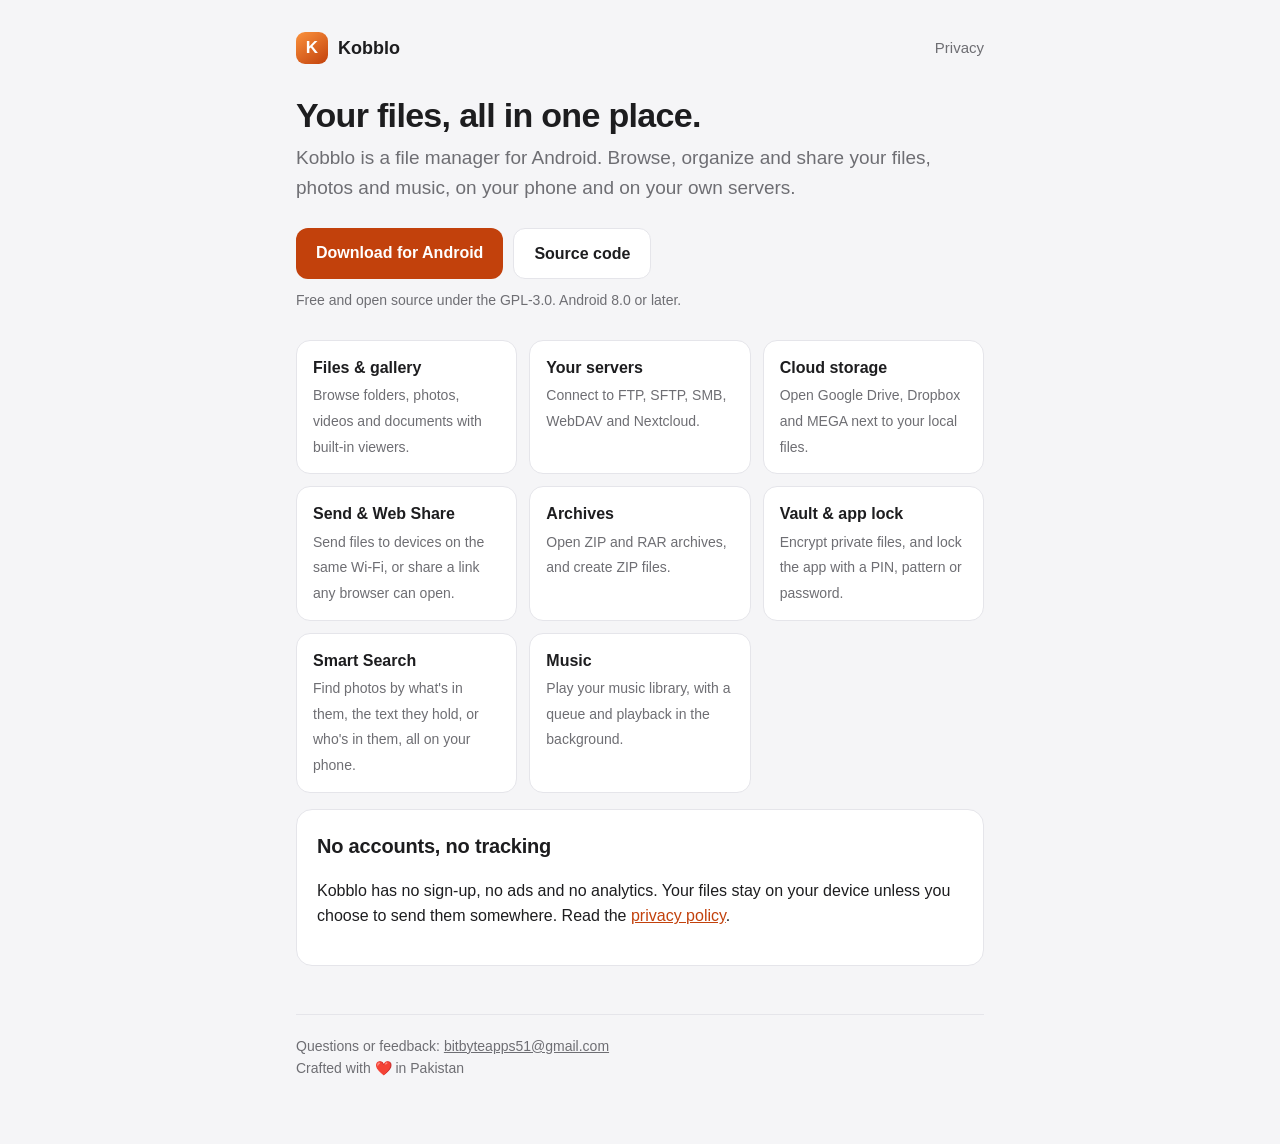
==== index.html @ 42e16e0b "Kobblo website and privacy policy" ====
<!doctype html>
<html lang="en">
<head>
  <meta charset="utf-8">
  <meta name="viewport" content="width=device-width, initial-scale=1">
  <title>Kobblo</title>
  <meta http-equiv="refresh" content="0; url=kobblo/">
  <link rel="canonical" href="https://jkmulti.github.io/kobblo/">
</head>
<body>
  <p><a href="kobblo/">Go to Kobblo</a></p>
</body>
</html>
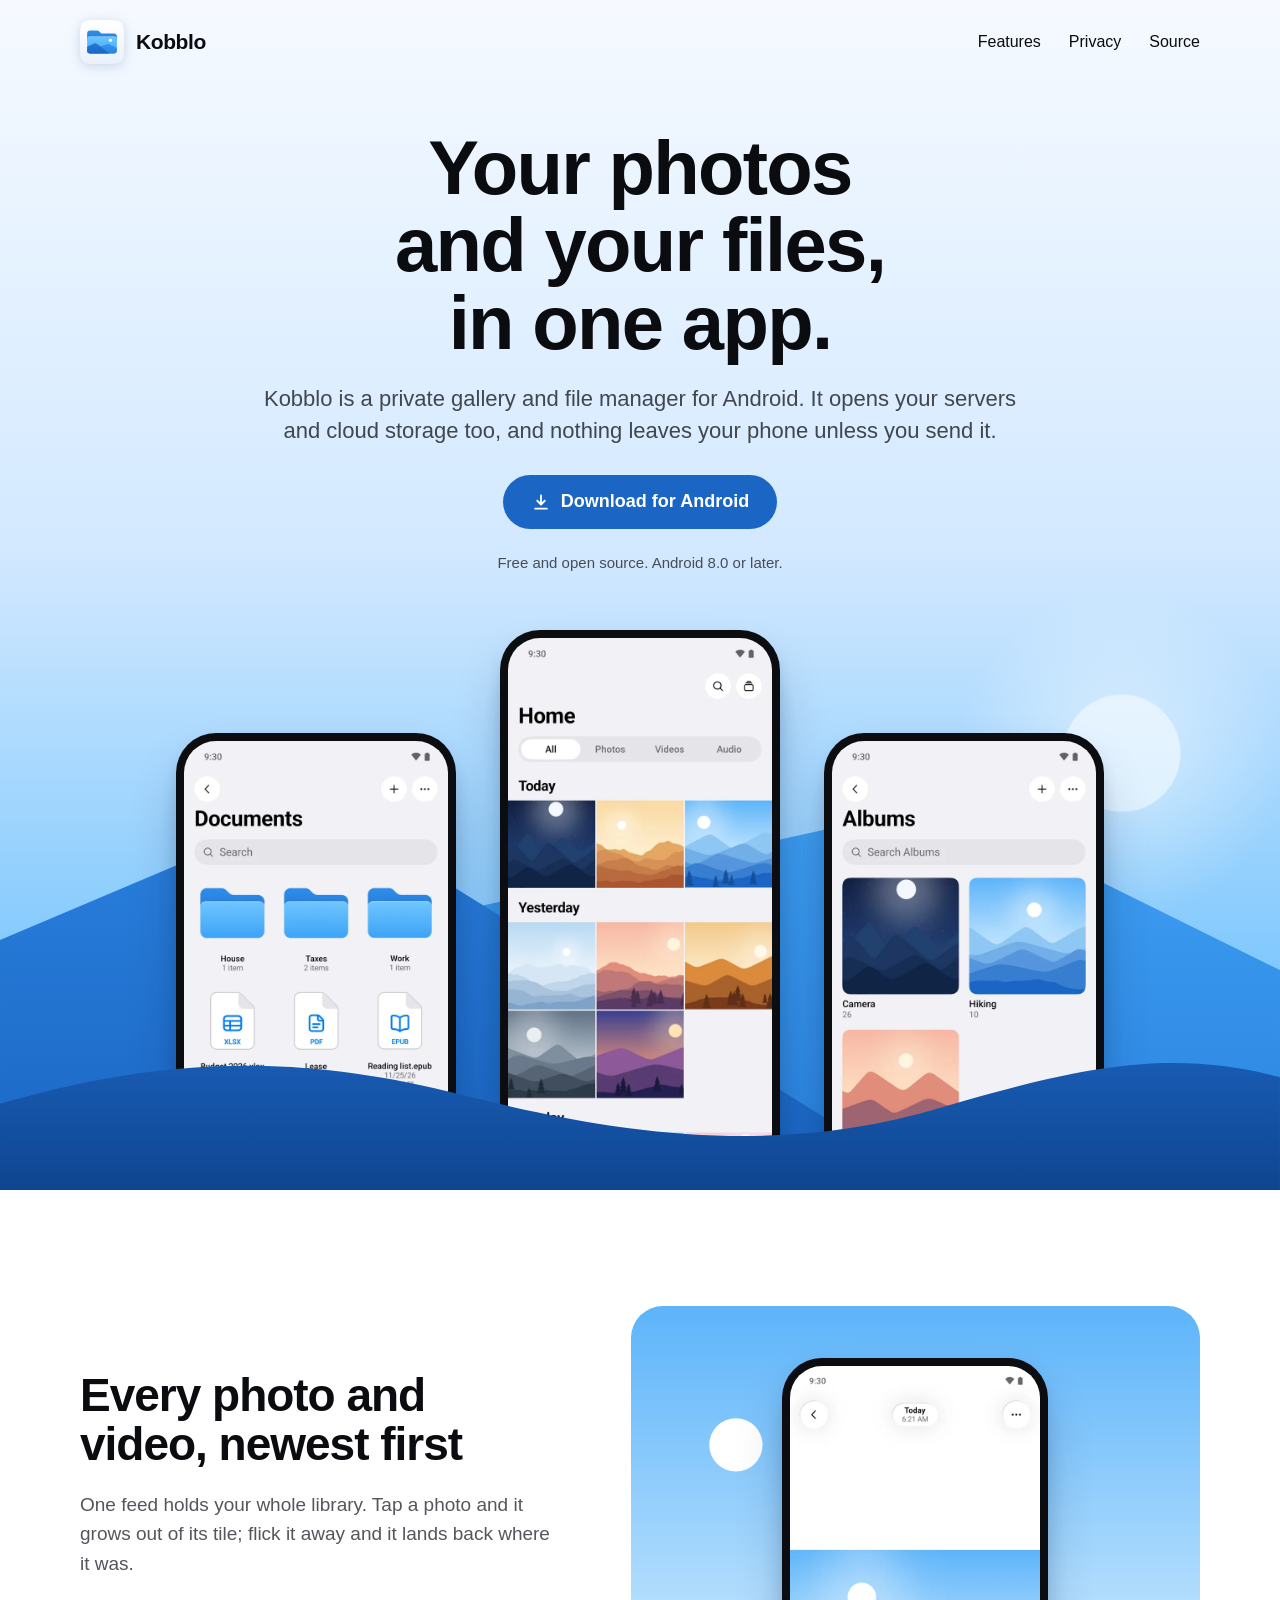
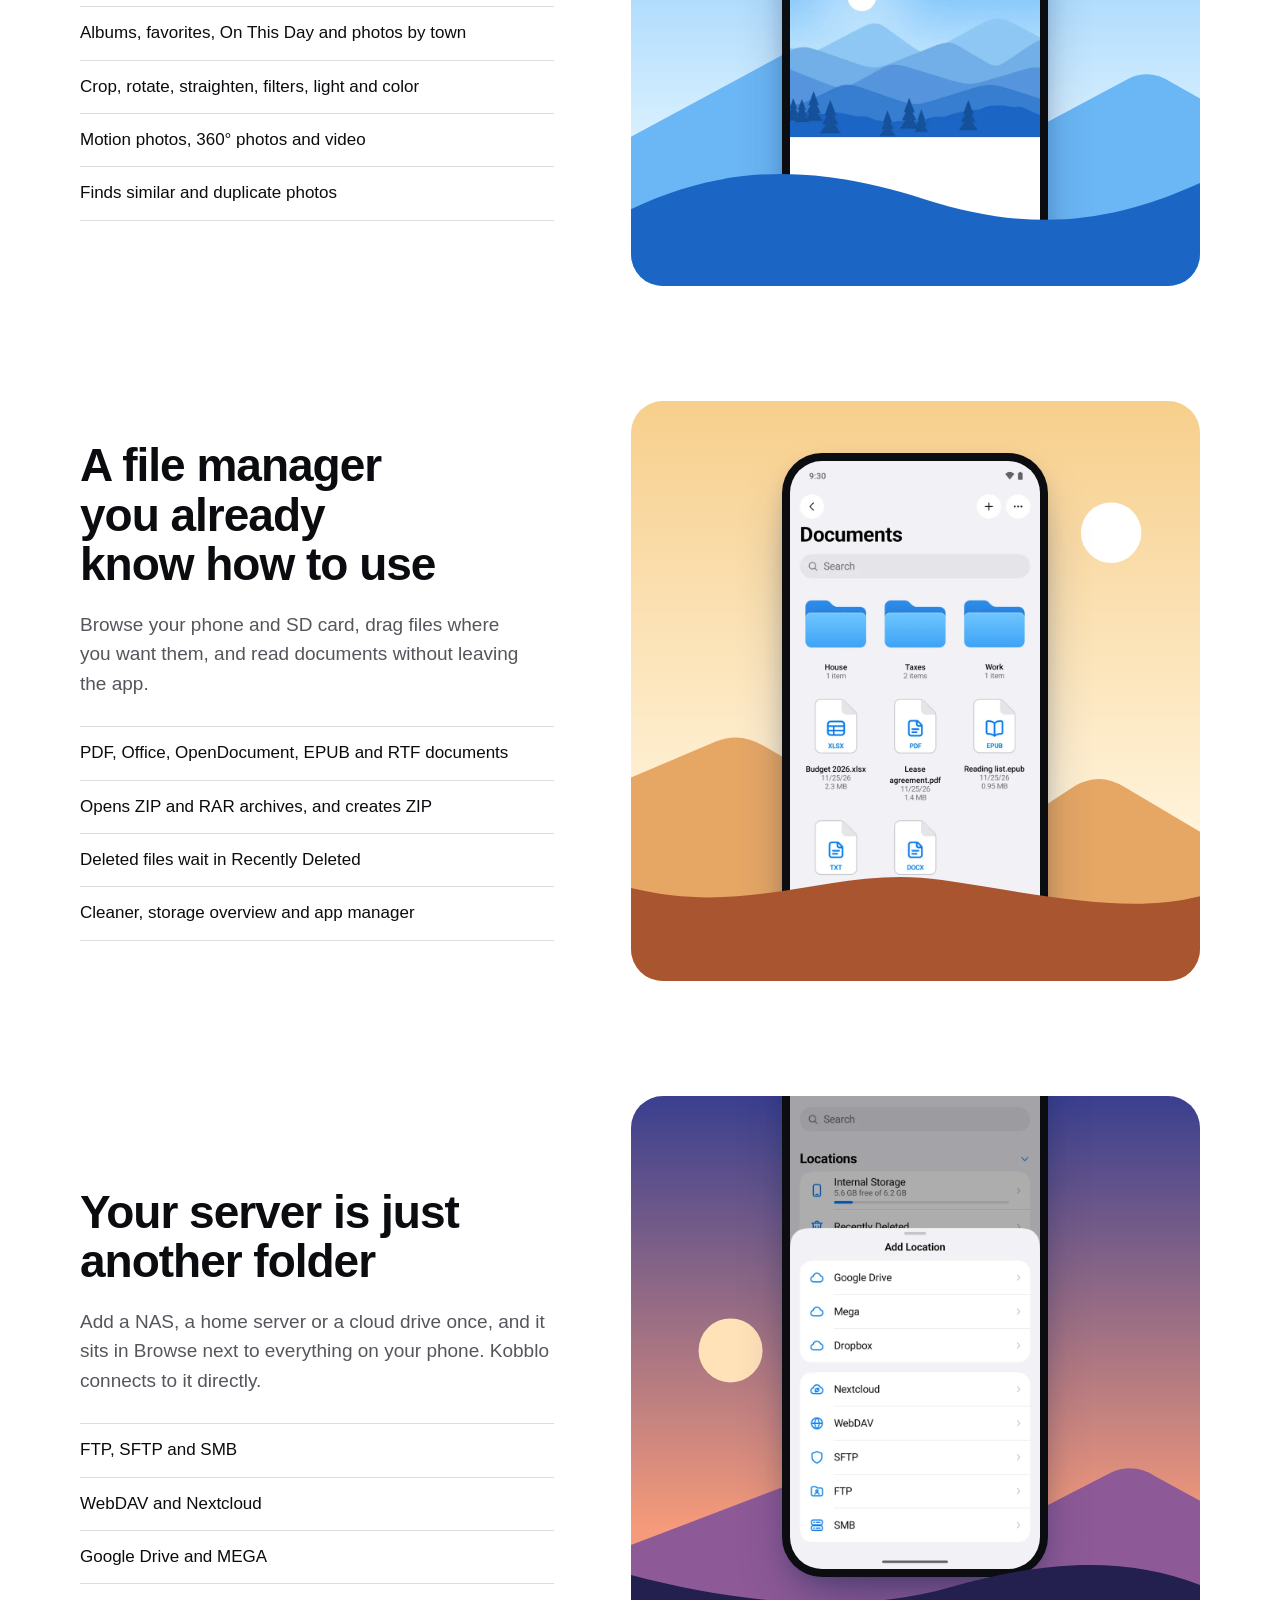
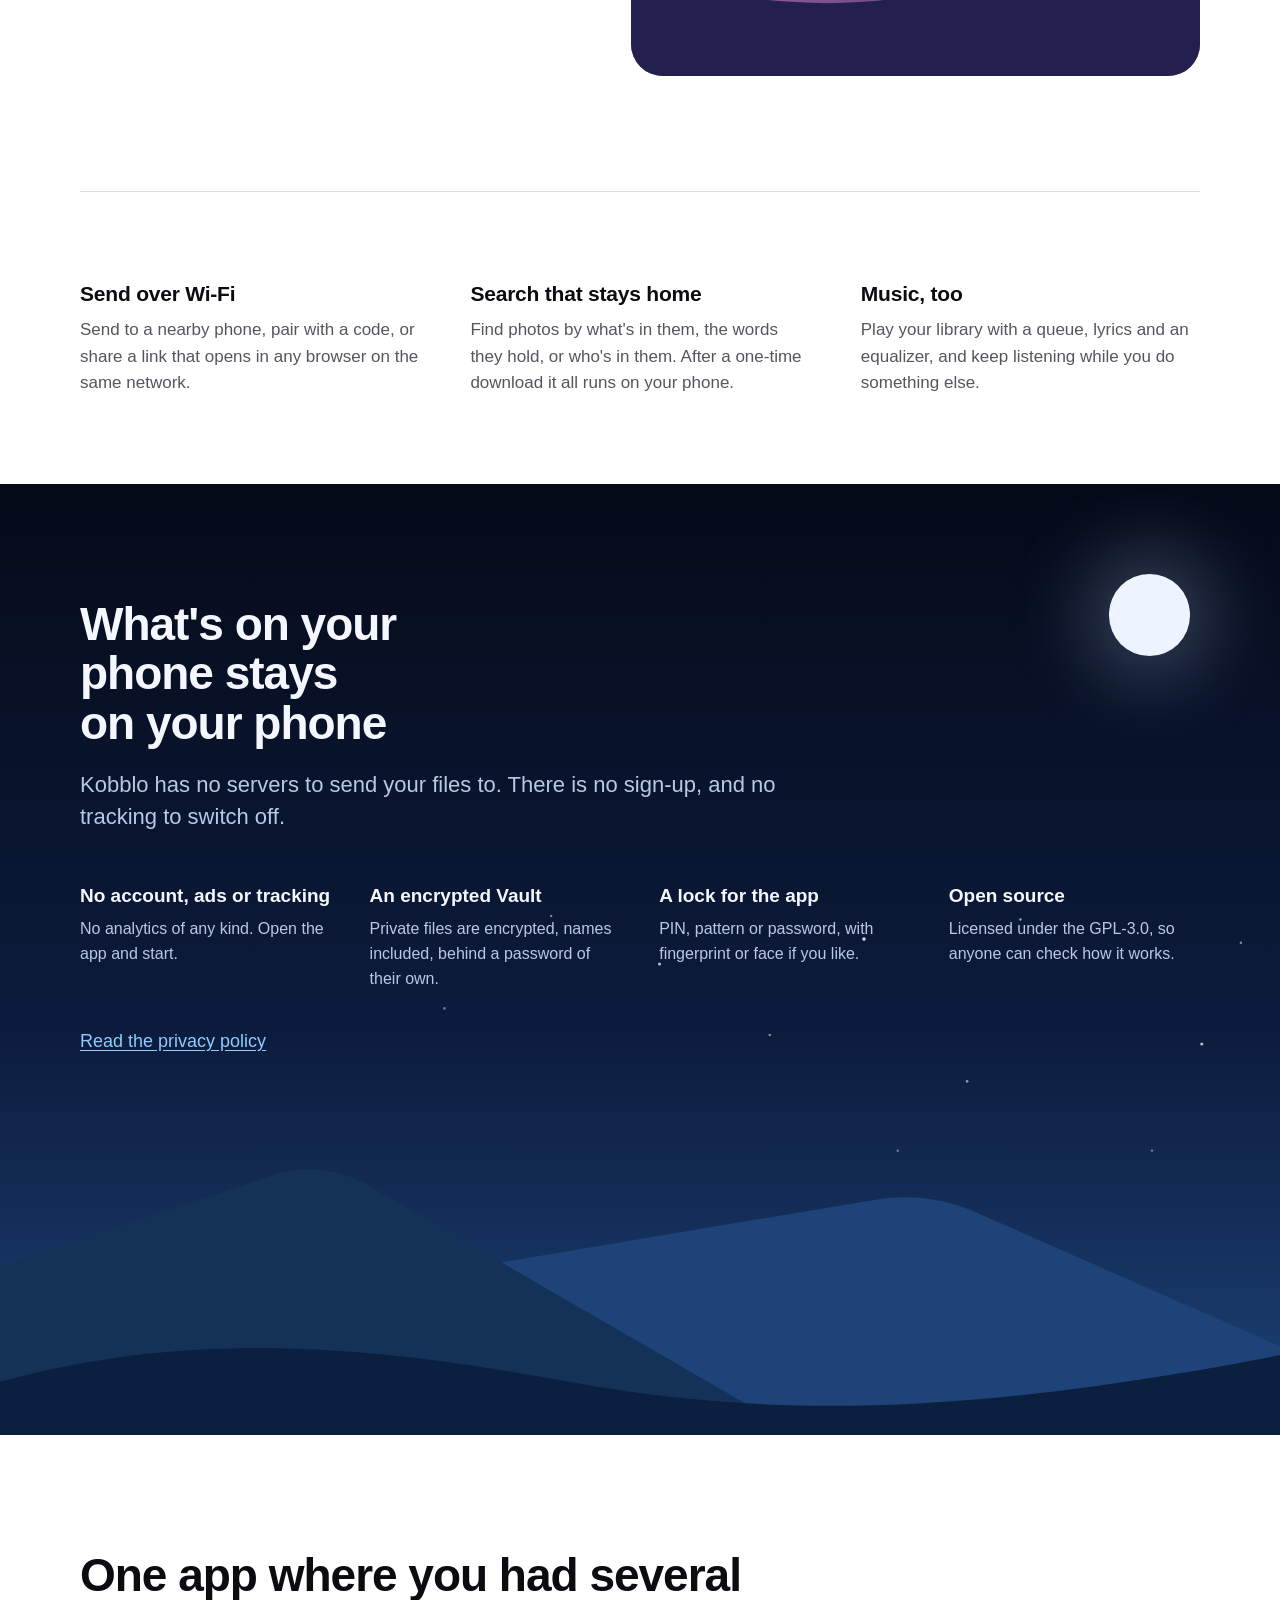
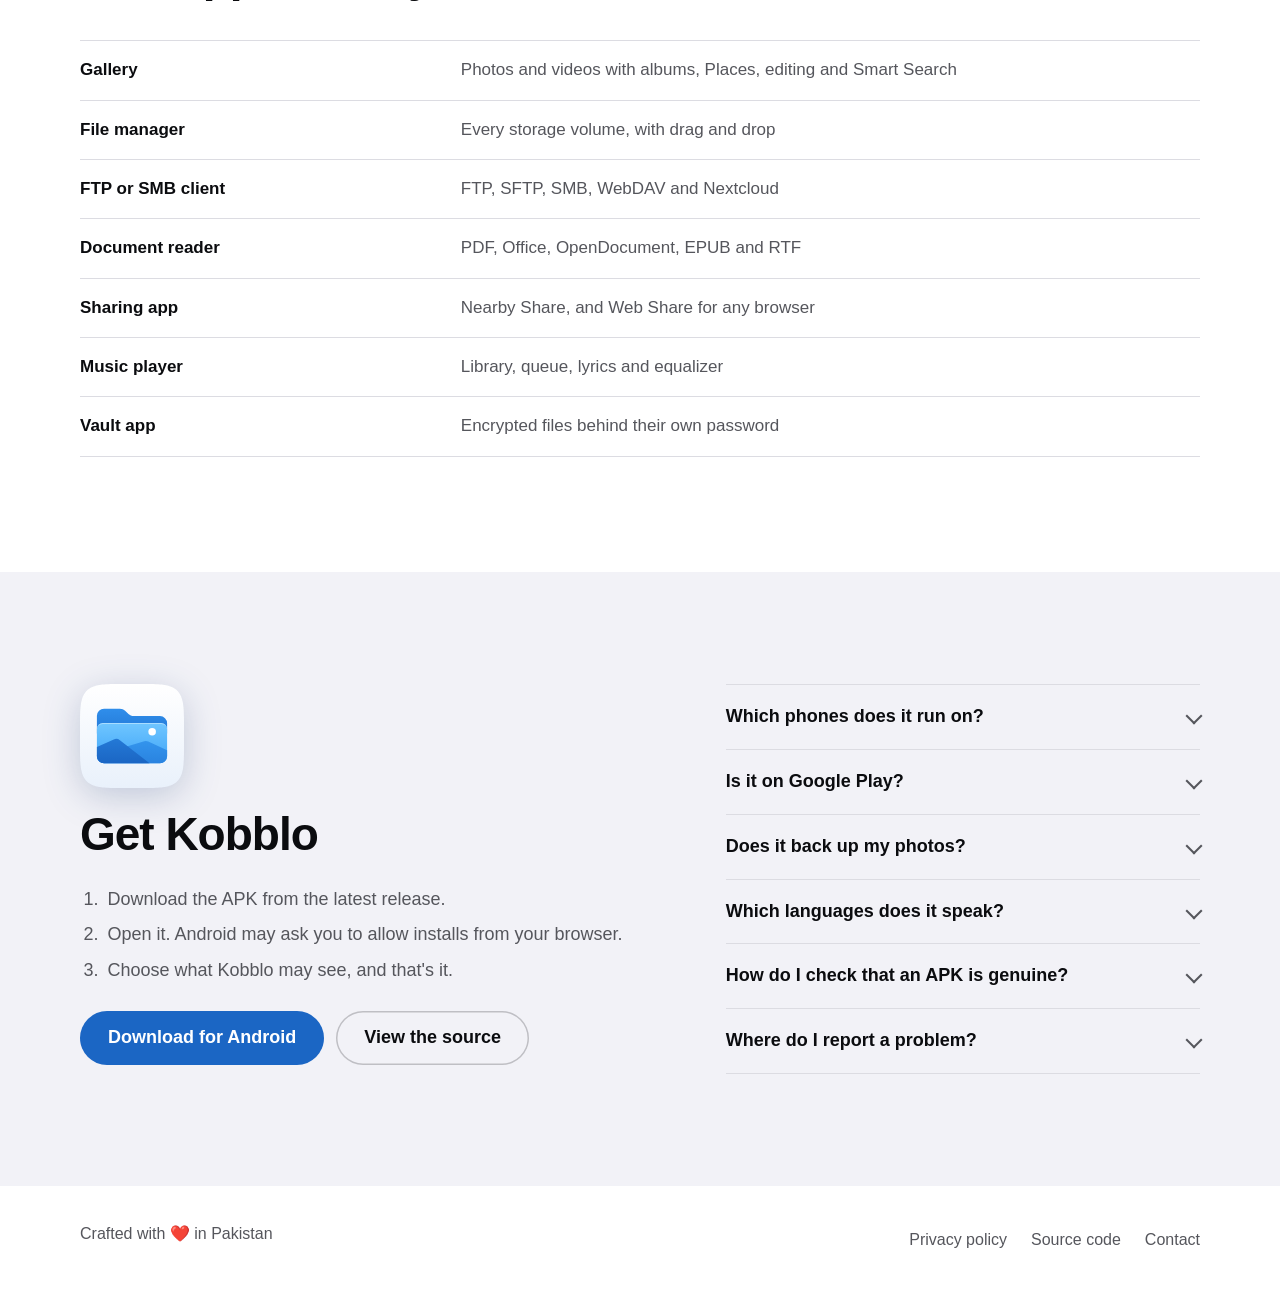
==== commit 59d20a6d: "New design with the app's icon" ====
--- a/index.html
+++ b/index.html
@@ -5,6 +5,7 @@
   <meta name="viewport" content="width=device-width, initial-scale=1">
   <title>Kobblo</title>
   <meta http-equiv="refresh" content="0; url=kobblo/">
+  <link rel="icon" href="kobblo/img/icon.svg" type="image/svg+xml">
   <link rel="canonical" href="https://jkmulti.github.io/kobblo/">
 </head>
 <body>
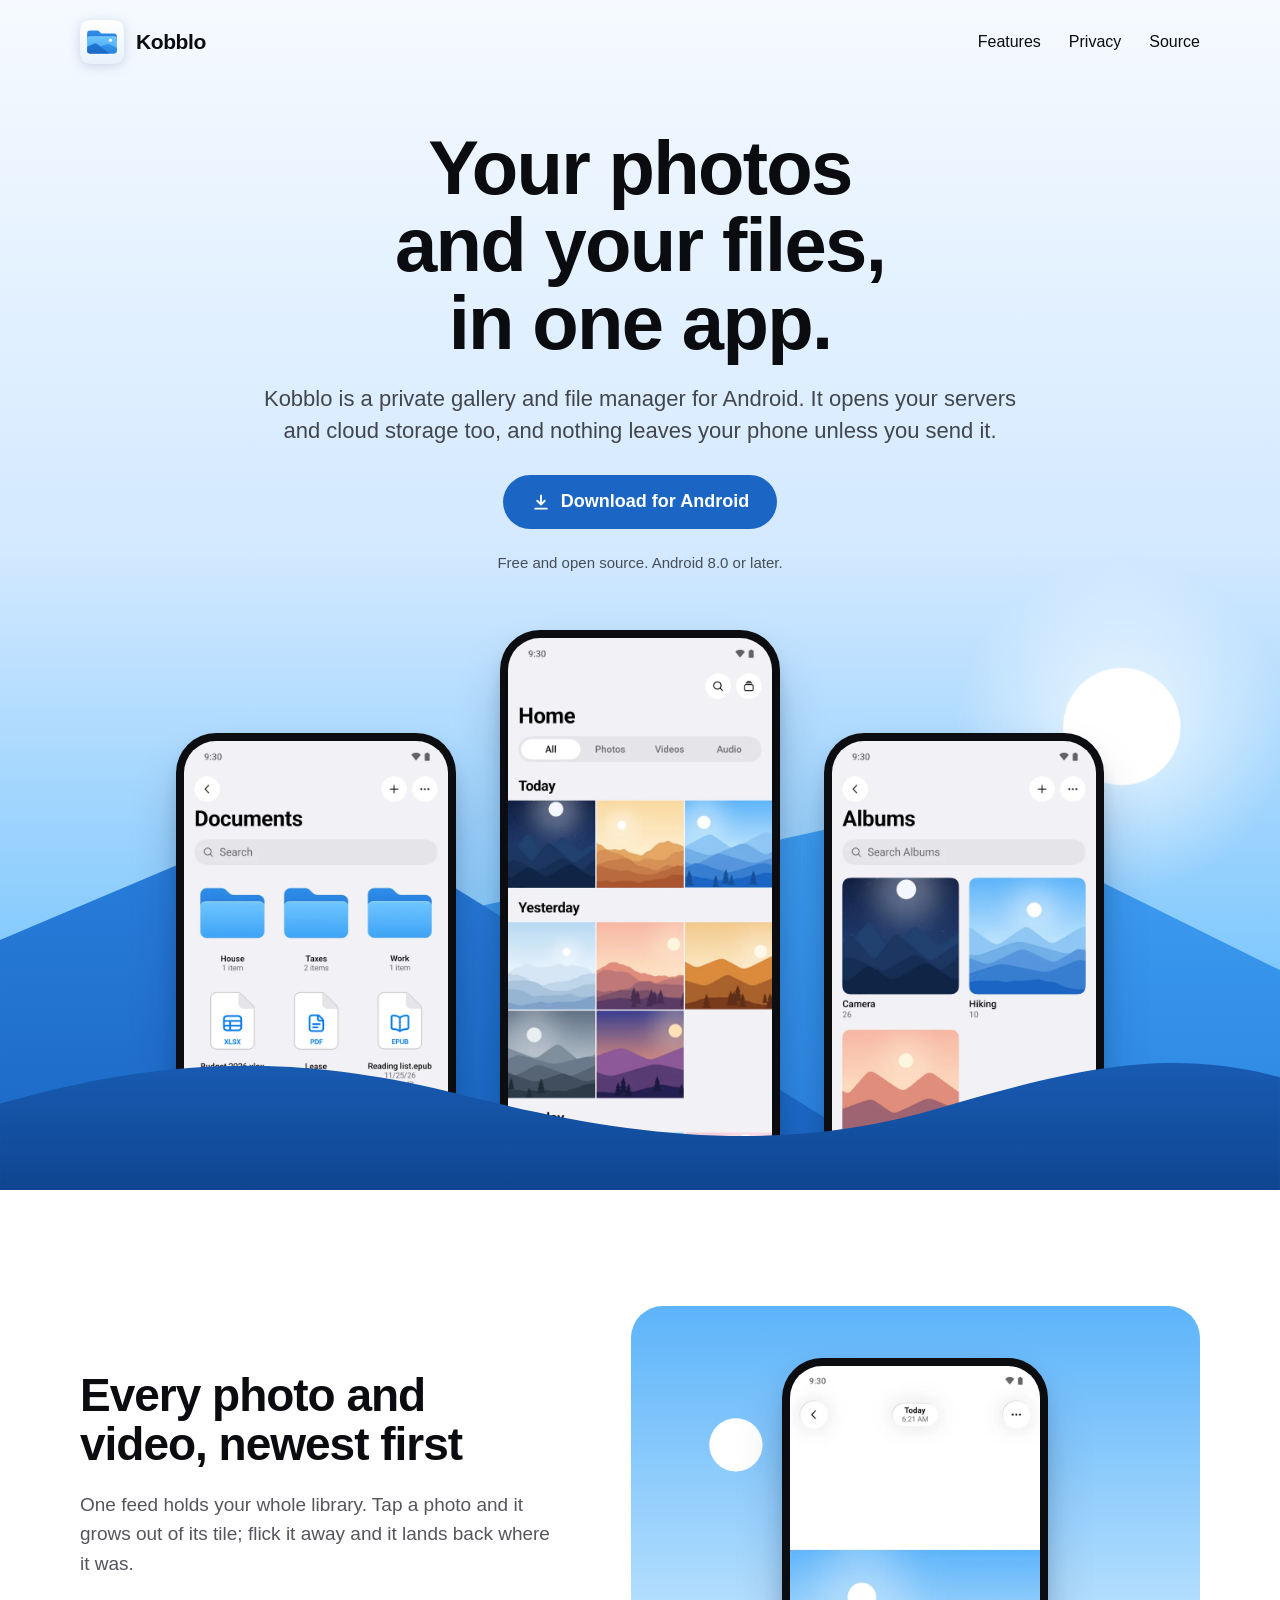
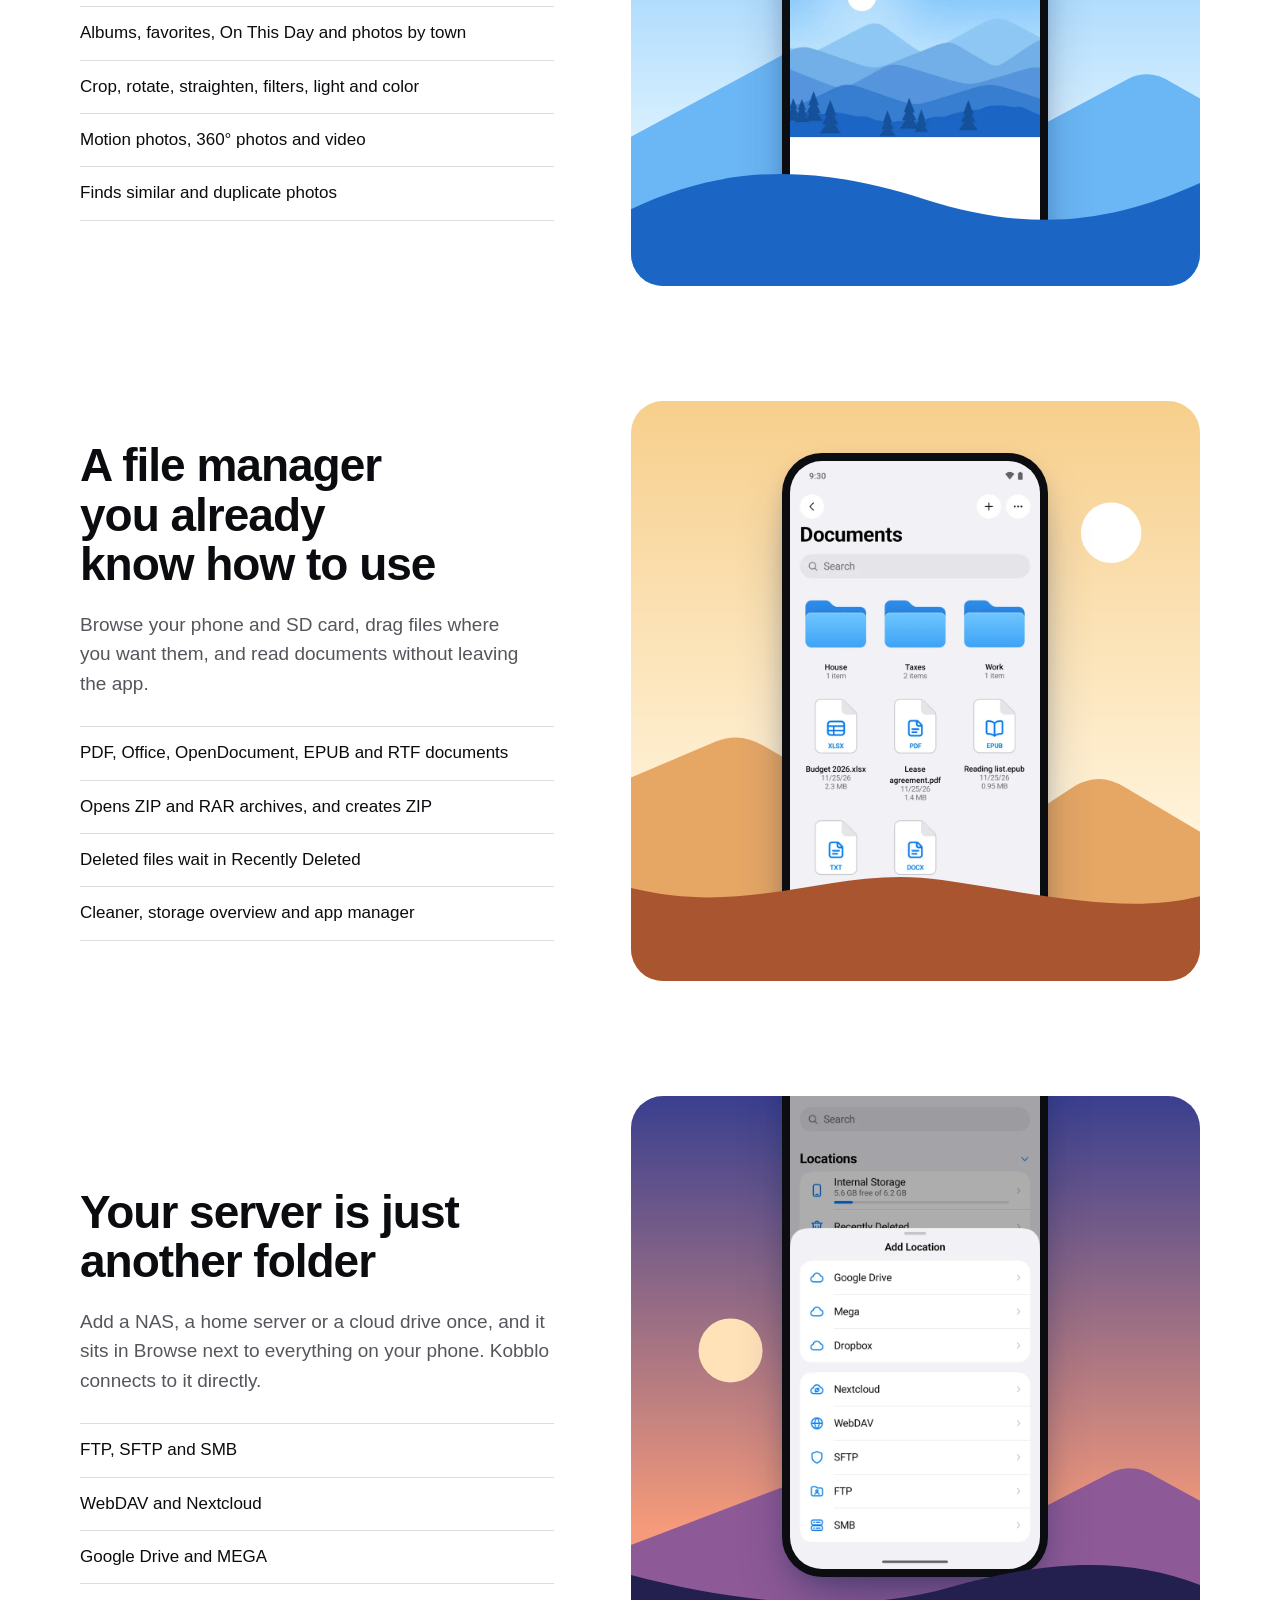
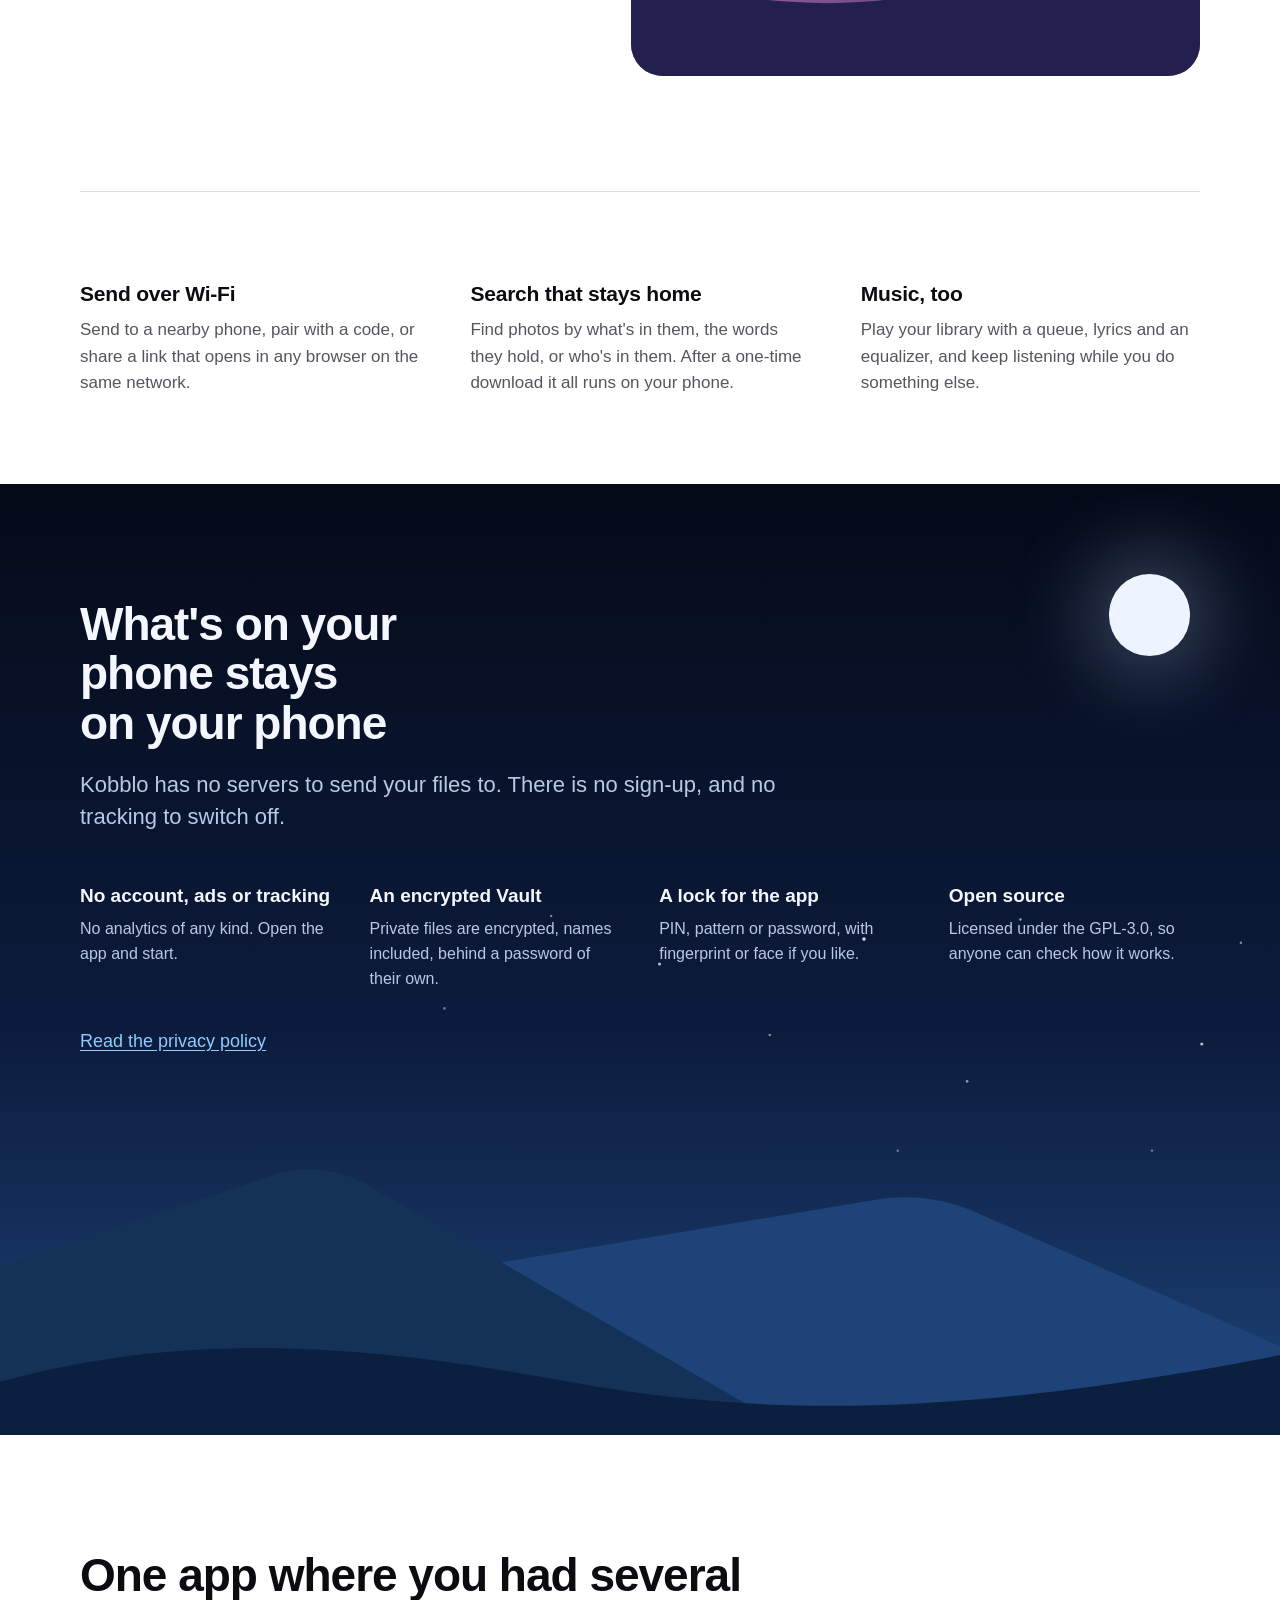
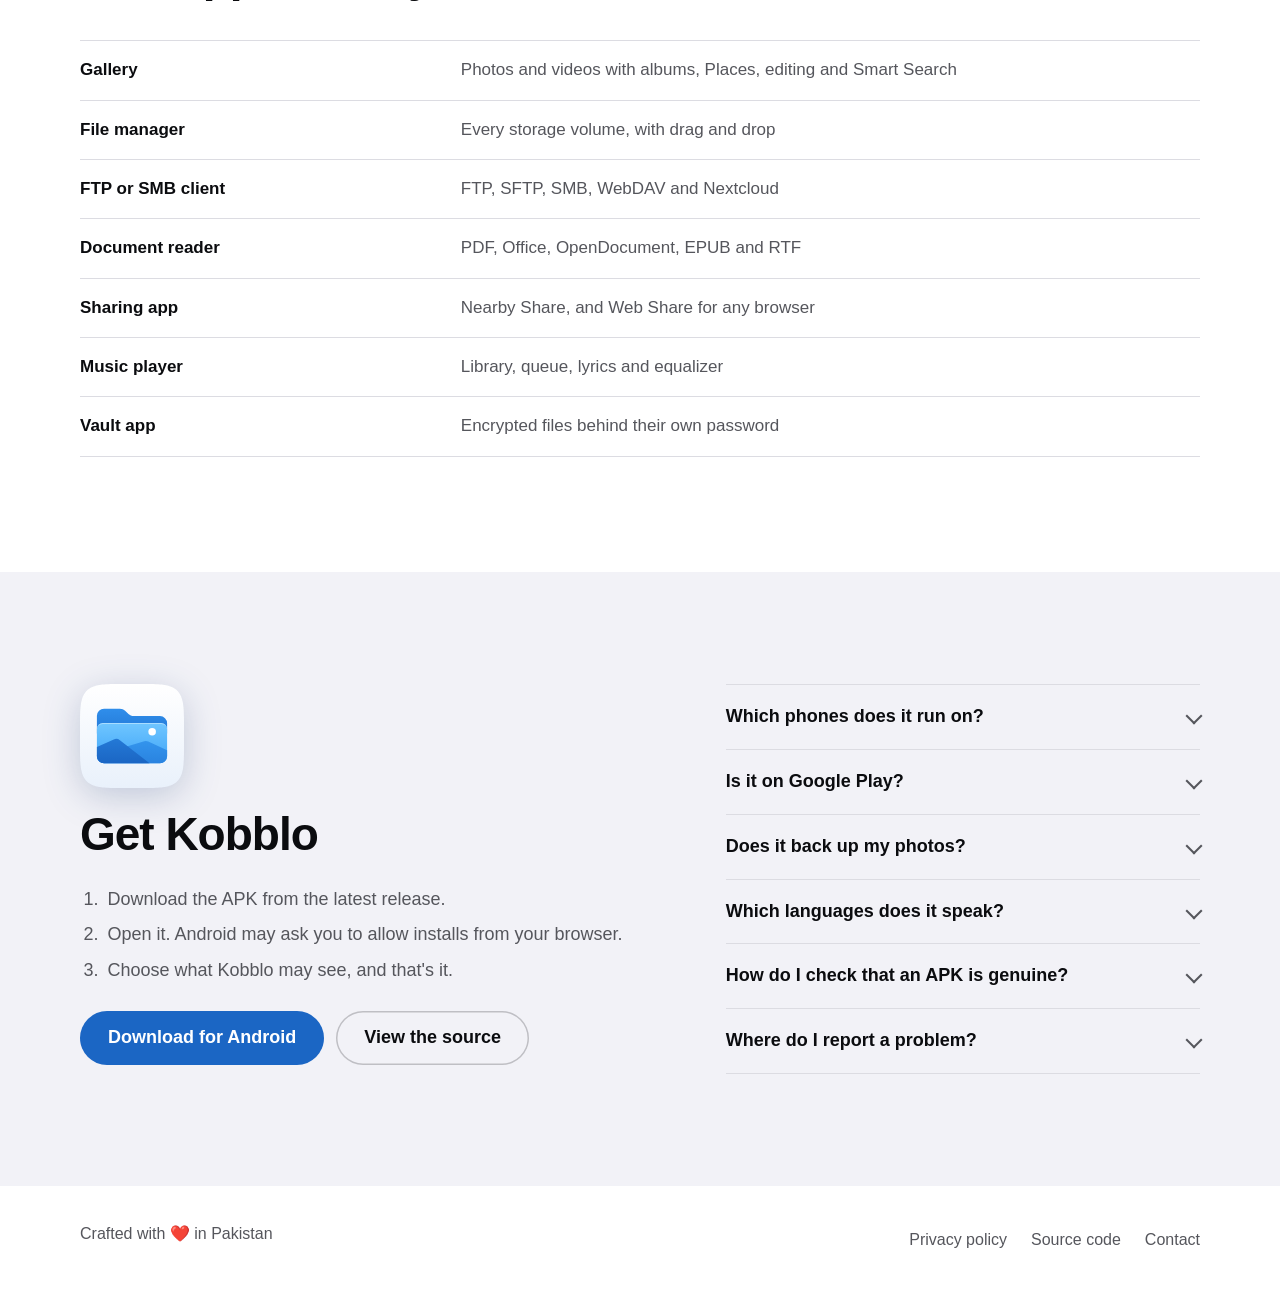
==== commit 7c6f58c0: "Serve the site from the repository root" ====
--- a/index.html
+++ b/index.html
@@ -3,12 +3,242 @@
 <head>
   <meta charset="utf-8">
   <meta name="viewport" content="width=device-width, initial-scale=1">
-  <title>Kobblo</title>
-  <meta http-equiv="refresh" content="0; url=kobblo/">
-  <link rel="icon" href="kobblo/img/icon.svg" type="image/svg+xml">
-  <link rel="canonical" href="https://jkmulti.github.io/kobblo/">
+  <title>Kobblo – Gallery and File Manager for Android</title>
+  <meta name="description" content="Kobblo is a private gallery and file manager for Android. Photos, files, servers and cloud storage in one app, with no account, no ads and no tracking.">
+  <link rel="canonical" href="https://jkmulti.github.io/kobblo-web/">
+  <link rel="icon" href="img/icon.svg" type="image/svg+xml">
+  <link rel="icon" href="img/favicon.png" type="image/png" sizes="64x64">
+  <link rel="apple-touch-icon" href="img/apple-touch-icon.png">
+  <meta name="theme-color" content="#f6faff" media="(prefers-color-scheme: light)">
+  <meta name="theme-color" content="#050a18" media="(prefers-color-scheme: dark)">
+  <meta property="og:type" content="website">
+  <meta property="og:title" content="Kobblo – Gallery and File Manager for Android">
+  <meta property="og:description" content="Your photos and your files, in one private app.">
+  <meta property="og:url" content="https://jkmulti.github.io/kobblo-web/">
+  <meta property="og:image" content="https://jkmulti.github.io/kobblo-web/img/share.png">
+  <meta name="twitter:card" content="summary_large_image">
+  <link rel="stylesheet" href="style.css">
 </head>
 <body>
-  <p><a href="kobblo/">Go to Kobblo</a></p>
+  <a class="skip" href="#main">Skip to content</a>
+
+  <section class="open">
+    <svg class="land back" viewBox="0 0 1440 760" aria-hidden="true">
+      <defs>
+        <linearGradient id="far" x2="0" y2="1"><stop stop-color="var(--far-top)"/><stop offset="1" stop-color="var(--far-low)"/></linearGradient>
+        <linearGradient id="near" x2="0" y2="1"><stop stop-color="var(--near-top)"/><stop offset="1" stop-color="var(--near-low)"/></linearGradient>
+        <radialGradient id="glow"><stop stop-color="var(--sun)" stop-opacity=".75"/><stop offset="1" stop-color="var(--sun)" stop-opacity="0"/></radialGradient>
+      </defs>
+      <g class="sun"><circle cx="1262" cy="238" r="190" fill="url(#glow)"/><circle cx="1262" cy="238" r="66" fill="var(--sun)"/></g>
+      <path fill="url(#far)" d="M0 560 L1000 338 Q1060 324 1116 352 L1440 512 V760 H0Z"/>
+      <path fill="url(#near)" d="M0 478 L298 352 Q360 326 416 360 L1060 760 H0Z"/>
+    </svg>
+
+    <div class="wrap">
+      <header class="site-head" style="position:relative;z-index:3">
+        <a class="brand" href="./"><img src="img/icon.svg" width="44" height="44" alt="">Kobblo</a>
+        <nav aria-label="Main">
+          <a class="wide" href="#features">Features</a>
+          <a href="privacy/">Privacy</a>
+          <a href="https://github.com/JkMulti/Kobblo">Source</a>
+        </nav>
+      </header>
+
+      <div class="copy">
+        <h1>Your photos and your files, in one app.</h1>
+        <p class="lead">Kobblo is a private gallery and file manager for Android. It opens your servers and cloud storage too, and nothing leaves your phone unless you send it.</p>
+        <p class="actions">
+          <a class="button" href="https://github.com/JkMulti/Kobblo/releases/latest">
+            <svg viewBox="0 0 24 24" fill="none" stroke="currentColor" stroke-width="2.2" stroke-linecap="round" stroke-linejoin="round" aria-hidden="true"><path d="M12 4v11M7.5 10.5 12 15l4.5-4.5M5 20h14"/></svg>
+            Download for Android
+          </a>
+        </p>
+        <p class="note">Free and open source. Android 8.0 or later.</p>
+      </div>
+    </div>
+
+    <div class="phones">
+      <div class="phone"><picture><source srcset="img/documents-dark.webp" media="(prefers-color-scheme: dark)"><img src="img/documents.webp" width="630" height="1400" alt="A folder in Kobblo, with three blue folders and five documents"></picture></div>
+      <div class="phone"><picture><source srcset="img/home-dark.webp" media="(prefers-color-scheme: dark)"><img src="img/home.webp" width="630" height="1400" alt="Kobblo's Home tab, with photos grouped under Today, Yesterday and Sunday"></picture></div>
+      <div class="phone"><picture><source srcset="img/albums-dark.webp" media="(prefers-color-scheme: dark)"><img src="img/albums.webp" width="630" height="1400" alt="Albums in Kobblo: Camera, Hiking and Lake weekend"></picture></div>
+    </div>
+
+    <svg class="land front" viewBox="0 0 1440 190" aria-hidden="true">
+      <defs><linearGradient id="fore" x2="0" y2="1"><stop stop-color="var(--fore-top)"/><stop offset="1" stop-color="var(--fore-low)"/></linearGradient></defs>
+      <path fill="url(#fore)" d="M0 92 C180 40 330 34 520 82 S880 150 1060 96 1330 34 1440 62 V190 H0Z"/>
+    </svg>
+  </section>
+
+  <main id="main">
+    <div id="features" class="wrap">
+      <section class="chapter">
+        <div class="split">
+          <div class="text">
+            <h2>Every photo and video, newest first</h2>
+            <p>One feed holds your whole library. Tap a photo and it grows out of its tile; flick it away and it lands back where it was.</p>
+            <ul class="facts">
+              <li>Albums, favorites, On This Day and photos by town</li>
+              <li>Crop, rotate, straighten, filters, light and color</li>
+              <li>Motion photos, 360° photos and video</li>
+              <li>Finds similar and duplicate photos</li>
+            </ul>
+          </div>
+          <div class="stage noon">
+            <svg class="sun-dot" viewBox="0 0 640 580" aria-hidden="true"><circle cx="118" cy="120" r="30" fill="#fff"/></svg>
+            <svg class="ridge" viewBox="0 0 640 300" preserveAspectRatio="none" aria-hidden="true"><path fill="#6bb6f5" d="M0 150 L176 66 Q210 52 244 70 L420 158 L560 92 Q584 82 608 96 L640 112 V300 H0Z"/></svg>
+            <div class="phone"><picture><source srcset="img/viewer-dark.webp" media="(prefers-color-scheme: dark)"><img loading="lazy" src="img/viewer.webp" width="630" height="1400" alt="A photo open in Kobblo, with a strip of the other photos below it"></picture></div>
+            <svg class="ridge fore" viewBox="0 0 640 300" preserveAspectRatio="none" aria-hidden="true"><path fill="#1b66c4" d="M0 222 C110 176 210 178 330 212 S540 236 640 196 V300 H0Z"/></svg>
+          </div>
+        </div>
+      </section>
+
+      <section class="chapter">
+        <div class="split">
+          <div class="text">
+            <h2>A file manager you already know how to use</h2>
+            <p>Browse your phone and SD card, drag files where you want them, and read documents without leaving the app.</p>
+            <ul class="facts">
+              <li>PDF, Office, OpenDocument, EPUB and RTF documents</li>
+              <li>Opens ZIP and RAR archives, and creates ZIP</li>
+              <li>Deleted files wait in Recently Deleted</li>
+              <li>Cleaner, storage overview and app manager</li>
+            </ul>
+          </div>
+          <div class="stage gold">
+            <svg class="sun-dot" viewBox="0 0 640 580" aria-hidden="true"><circle cx="540" cy="112" r="34" fill="#fff"/></svg>
+            <svg class="ridge" viewBox="0 0 640 300" preserveAspectRatio="none" aria-hidden="true"><path fill="#e6a765" d="M0 96 L96 60 Q124 50 152 66 L372 178 L500 104 Q528 90 556 106 L640 150 V300 H0Z"/></svg>
+            <div class="phone"><picture><source srcset="img/documents-dark.webp" media="(prefers-color-scheme: dark)"><img loading="lazy" src="img/documents.webp" width="630" height="1400" alt="The Documents folder in Kobblo"></picture></div>
+            <svg class="ridge fore" viewBox="0 0 640 300" preserveAspectRatio="none" aria-hidden="true"><path fill="#a9552f" d="M0 206 C140 236 230 182 350 198 S560 232 640 214 V300 H0Z"/></svg>
+          </div>
+        </div>
+      </section>
+
+      <section class="chapter">
+        <div class="split">
+          <div class="text">
+            <h2>Your server is just another folder</h2>
+            <p>Add a NAS, a home server or a cloud drive once, and it sits in Browse next to everything on your phone. Kobblo connects to it directly.</p>
+            <ul class="facts">
+              <li>FTP, SFTP and SMB</li>
+              <li>WebDAV and Nextcloud</li>
+              <li>Google Drive and MEGA</li>
+            </ul>
+          </div>
+          <div class="stage dusk">
+            <svg class="sun-dot" viewBox="0 0 640 580" aria-hidden="true"><circle cx="112" cy="250" r="36" fill="#ffe2b8"/></svg>
+            <svg class="ridge" viewBox="0 0 640 300" preserveAspectRatio="none" aria-hidden="true"><path fill="#8d5a97" d="M0 168 L250 84 Q290 70 328 92 L430 146 L540 96 Q566 86 590 100 L640 124 V300 H0Z"/></svg>
+            <div class="phone"><picture><source srcset="img/locations-dark.webp" media="(prefers-color-scheme: dark)"><img loading="lazy" src="img/locations.webp" width="630" height="1400" alt="The Add Location sheet, listing cloud storage and server types"></picture></div>
+            <svg class="ridge fore" viewBox="0 0 640 300" preserveAspectRatio="none" aria-hidden="true"><path fill="#231f4f" d="M0 198 C120 226 250 238 360 210 S560 180 640 208 V300 H0Z"/></svg>
+          </div>
+        </div>
+      </section>
+
+      <section class="more columns" aria-label="More in Kobblo">
+        <div>
+          <h3>Send over Wi-Fi</h3>
+          <p>Send to a nearby phone, pair with a code, or share a link that opens in any browser on the same network.</p>
+        </div>
+        <div>
+          <h3>Search that stays home</h3>
+          <p>Find photos by what's in them, the words they hold, or who's in them. After a one-time download it all runs on your phone.</p>
+        </div>
+        <div>
+          <h3>Music, too</h3>
+          <p>Play your library with a queue, lyrics and an equalizer, and keep listening while you do something else.</p>
+        </div>
+      </section>
+    </div>
+
+    <section class="night" aria-labelledby="private">
+      <i class="moon" aria-hidden="true"></i>
+      <svg class="sky" viewBox="0 0 1440 620" aria-hidden="true">
+        <g fill="#fff">
+          <circle cx="742" cy="90" r="1.8" opacity=".7"/><circle cx="866" cy="170" r="1.4" opacity=".5"/><circle cx="972" cy="62" r="2" opacity=".8"/><circle cx="1088" cy="222" r="1.5" opacity=".55"/><circle cx="1148" cy="40" r="1.4" opacity=".6"/><circle cx="1352" cy="180" r="1.8" opacity=".7"/><circle cx="1396" cy="66" r="1.4" opacity=".5"/><circle cx="620" cy="36" r="1.4" opacity=".45"/><circle cx="500" cy="140" r="1.5" opacity=".4"/><circle cx="1010" cy="300" r="1.4" opacity=".4"/><circle cx="1296" cy="300" r="1.3" opacity=".45"/>
+        </g>
+        <path fill="#1d4379" d="M0 520 L980 356 Q1044 344 1104 372 L1440 520 V620 H0Z"/>
+        <path fill="#143158" d="M0 430 L300 330 Q360 308 416 340 L900 620 H0Z"/>
+        <path fill="#0b1f3f" d="M0 560 C220 500 420 520 640 560 S1080 600 1440 530 V620 H0Z"/>
+      </svg>
+      <div class="wrap">
+        <h2 id="private">What's on your phone stays on your phone</h2>
+        <p class="lead">Kobblo has no servers to send your files to. There is no sign-up, and no tracking to switch off.</p>
+        <dl>
+          <div><dt>No account, ads or tracking</dt><dd>No analytics of any kind. Open the app and start.</dd></div>
+          <div><dt>An encrypted Vault</dt><dd>Private files are encrypted, names included, behind a password of their own.</dd></div>
+          <div><dt>A lock for the app</dt><dd>PIN, pattern or password, with fingerprint or face if you like.</dd></div>
+          <div><dt>Open source</dt><dd>Licensed under the GPL-3.0, so anyone can check how it works.</dd></div>
+        </dl>
+        <p class="policy"><a href="privacy/">Read the privacy policy</a></p>
+      </div>
+    </section>
+
+    <section class="chapter wrap">
+      <h2>One app where you had several</h2>
+      <table class="swap">
+        <tbody>
+          <tr><th scope="row">Gallery</th><td>Photos and videos with albums, Places, editing and Smart Search</td></tr>
+          <tr><th scope="row">File manager</th><td>Every storage volume, with drag and drop</td></tr>
+          <tr><th scope="row">FTP or SMB client</th><td>FTP, SFTP, SMB, WebDAV and Nextcloud</td></tr>
+          <tr><th scope="row">Document reader</th><td>PDF, Office, OpenDocument, EPUB and RTF</td></tr>
+          <tr><th scope="row">Sharing app</th><td>Nearby Share, and Web Share for any browser</td></tr>
+          <tr><th scope="row">Music player</th><td>Library, queue, lyrics and equalizer</td></tr>
+          <tr><th scope="row">Vault app</th><td>Encrypted files behind their own password</td></tr>
+        </tbody>
+      </table>
+    </section>
+
+    <section class="get" aria-labelledby="get">
+      <div class="wrap">
+        <div class="start">
+          <img src="img/icon.svg" width="104" height="104" alt="Kobblo's icon: a blue folder with hills and a sun">
+          <h2 id="get">Get Kobblo</h2>
+          <ol>
+            <li>Download the APK from the latest release.</li>
+            <li>Open it. Android may ask you to allow installs from your browser.</li>
+            <li>Choose what Kobblo may see, and that's it.</li>
+          </ol>
+          <p class="actions">
+            <a class="button" href="https://github.com/JkMulti/Kobblo/releases/latest">Download for Android</a>
+            <a class="button plain" href="https://github.com/JkMulti/Kobblo">View the source</a>
+          </p>
+        </div>
+        <div>
+          <details>
+            <summary>Which phones does it run on?</summary>
+            <p>Android 8.0 or later. Smart Search, text in photos and People need Android 11 or later.</p>
+          </details>
+          <details>
+            <summary>Is it on Google Play?</summary>
+            <p>Not at the moment. Every release is published on GitHub, with its checksum.</p>
+          </details>
+          <details>
+            <summary>Does it back up my photos?</summary>
+            <p>No. Kobblo keeps your library on your phone and never uploads it on its own.</p>
+          </details>
+          <details>
+            <summary>Which languages does it speak?</summary>
+            <p>Sixteen, including Urdu and Arabic, which read right to left.</p>
+          </details>
+          <details>
+            <summary>How do I check that an APK is genuine?</summary>
+            <p>Every release is signed with the same key. Compare its certificate's SHA-256 with this one:<br><code>5C:08:20:20:0E:35:20:3C:AF:AB:C9:CD:17:E2:02:B4:D5:F6:38:C1:1D:C6:5E:A4:CF:10:28:D1:2B:46:48:99</code></p>
+          </details>
+          <details>
+            <summary>Where do I report a problem?</summary>
+            <p>Open an <a href="https://github.com/JkMulti/Kobblo/issues">issue on GitHub</a>, or write to <a href="mailto:bitbyteapps51@gmail.com">bitbyteapps51@gmail.com</a>.</p>
+          </details>
+        </div>
+      </div>
+    </section>
+  </main>
+
+  <footer class="wrap site-foot">
+    <span>Crafted with ❤️ in Pakistan</span>
+    <nav aria-label="Footer">
+      <a href="privacy/">Privacy policy</a>
+      <a href="https://github.com/JkMulti/Kobblo">Source code</a>
+      <a href="mailto:bitbyteapps51@gmail.com">Contact</a>
+    </nav>
+  </footer>
 </body>
 </html>
--- a/style.css
+++ b/style.css
@@ -0,0 +1,247 @@
+/* Kobblo's website. The colors are the app icon's: its blues for the hills, its white for the sun. */
+:root {
+  color-scheme: light dark;
+  --page: #ffffff;
+  --band: #f2f2f7;
+  --ink: #0b0c0f;
+  --soft: #55565c;
+  --rule: #dcdce2;
+  --link: #1b66c4;
+  --fill: #1b66c4;
+  --fill-press: #16559f;
+  --on-fill: #ffffff;
+  --sky-top: #f6faff;
+  --sky-mid: #d3e9ff;
+  --sky-low: #7fc8fd;
+  --sun: #ffffff;
+  --far-top: #3f9ff2;
+  --far-low: #2a83e0;
+  --near-top: #2a80dd;
+  --near-low: #1b66c4;
+  --fore-top: #185bb2;
+  --fore-low: #0f4590;
+  --bezel: #0c0d10;
+  --shadow: 0 30px 60px -20px rgba(8, 32, 74, .45), 0 10px 24px -10px rgba(8, 32, 74, .35);
+}
+
+@media (prefers-color-scheme: dark) {
+  :root {
+    --page: #000000;
+    --band: #111113;
+    --ink: #f5f5f7;
+    --soft: #a6a6ad;
+    --rule: #2c2c2e;
+    --link: #58b0ff;
+    --fill: #2f8eeb;
+    --fill-press: #2479d6;
+    --on-fill: #00132b;
+    --sky-top: #050a18;
+    --sky-mid: #0c1c3d;
+    --sky-low: #24508f;
+    --sun: #eef4ff;
+    --far-top: #24508f;
+    --far-low: #1b3f75;
+    --near-top: #173763;
+    --near-low: #102a50;
+    --fore-top: #0c2142;
+    --fore-low: #000000;
+    --bezel: #26272b;
+    --shadow: 0 30px 60px -20px rgba(0, 0, 0, .8), 0 10px 24px -10px rgba(0, 0, 0, .6);
+  }
+}
+
+* { box-sizing: border-box; }
+
+html { scroll-behavior: smooth; -webkit-text-size-adjust: 100%; }
+
+body {
+  margin: 0;
+  background: var(--page);
+  color: var(--ink);
+  font: 18px/1.55 -apple-system, BlinkMacSystemFont, "Segoe UI", Roboto, "Helvetica Neue", Arial, sans-serif;
+  -webkit-font-smoothing: antialiased;
+}
+
+img, svg { display: block; }
+a { color: var(--link); text-underline-offset: 3px; }
+:focus-visible { outline: 3px solid var(--link); outline-offset: 3px; border-radius: 6px; }
+
+.wrap { width: min(1120px, 100% - 40px); margin-inline: auto; }
+
+.skip { position: absolute; left: 20px; top: -60px; z-index: 5; background: var(--page); color: var(--ink); padding: 10px 16px; border-radius: 10px; }
+.skip:focus { top: 12px; }
+
+/* Header */
+
+.site-head { display: flex; align-items: center; justify-content: space-between; gap: 20px; padding: 20px 0; }
+.brand { display: inline-flex; align-items: center; gap: 12px; color: var(--ink); text-decoration: none; font-weight: 700; font-size: 21px; letter-spacing: -.02em; }
+.brand img { width: 44px; height: 44px; filter: drop-shadow(0 2px 6px rgba(12, 50, 110, .18)); }
+.site-head nav { display: flex; gap: 28px; }
+.site-head nav a { color: var(--ink); text-decoration: none; font-size: 16px; padding: 10px 0; }
+.site-head nav a:hover, .site-head nav a[aria-current="page"] { color: var(--link); }
+
+/* Type */
+
+h1, h2, h3 { margin: 0; letter-spacing: -.022em; text-wrap: balance; }
+h1 { font-size: clamp(40px, 6.4vw, 76px); line-height: 1.02; font-weight: 750; }
+h2 { font-size: clamp(30px, 4vw, 46px); line-height: 1.08; font-weight: 700; }
+h3 { font-size: 21px; line-height: 1.3; font-weight: 650; letter-spacing: -.01em; }
+p { margin: 0; text-wrap: pretty; }
+.lead { font-size: clamp(18px, 1.9vw, 22px); line-height: 1.45; color: var(--soft); }
+.note { font-size: 15px; color: var(--soft); }
+
+/* Buttons */
+
+.actions { display: flex; flex-wrap: wrap; align-items: center; gap: 12px; }
+.button {
+  display: inline-flex; align-items: center; justify-content: center; gap: 10px; min-height: 54px; padding: 0 28px;
+  border-radius: 999px; background: var(--fill); color: var(--on-fill); font-size: 18px; font-weight: 600;
+  text-decoration: none; transition: background-color .15s cubic-bezier(.4, 0, .2, 1);
+}
+.button:hover { background: var(--fill-press); }
+.button svg { width: 20px; height: 20px; }
+.button.plain { background: transparent; color: var(--ink); box-shadow: inset 0 0 0 1.5px color-mix(in srgb, var(--ink) 22%, transparent); }
+.button.plain:hover { background: color-mix(in srgb, var(--ink) 7%, transparent); }
+
+/* Opening: the app icon's landscape, with the app standing in it */
+
+.open { position: relative; overflow: hidden; background: linear-gradient(var(--sky-top), var(--sky-mid) 46%, var(--sky-low) 82%); }
+.open .land { position: absolute; left: 50%; bottom: 0; width: max(100%, 1100px); transform: translateX(-50%); height: auto; }
+.open .front { z-index: 2; }
+.open .sun { transform-box: fill-box; transform-origin: center; animation: rise 1.4s cubic-bezier(.2, .7, .2, 1) both; }
+@keyframes rise { from { transform: translateY(90px); opacity: 0; } }
+.open .copy { position: relative; z-index: 3; text-align: center; display: grid; justify-items: center; gap: 22px; padding: 44px 0 56px; }
+.open h1 { max-width: 15ch; }
+.open .lead { max-width: 35em; color: color-mix(in srgb, var(--ink) 74%, transparent); }
+.open .actions { justify-content: center; margin-top: 6px; }
+.open .note { color: color-mix(in srgb, var(--ink) 70%, transparent); }
+
+.phones { position: relative; z-index: 1; display: flex; justify-content: center; align-items: flex-start; gap: clamp(18px, 3.4vw, 52px); height: clamp(380px, 47vw, 560px); }
+.phone { flex: none; border-radius: 40px; padding: 8px; background: var(--bezel); box-shadow: var(--shadow); }
+.phone img { width: clamp(200px, 22vw, 264px); height: auto; border-radius: 32px; }
+.phones .phone:first-child, .phones .phone:last-child { margin-top: clamp(56px, 8vw, 110px); }
+
+/* Chapters */
+
+.chapter { padding: clamp(72px, 9vw, 128px) 0; }
+.chapter + .chapter { padding-top: 0; }
+.split { display: grid; grid-template-columns: minmax(0, 5fr) minmax(0, 6fr); gap: clamp(32px, 6vw, 88px); align-items: center; }
+.split .text { display: grid; gap: 20px; }
+.split .text p { color: var(--soft); font-size: 19px; }
+.facts { list-style: none; margin: 8px 0 0; padding: 0; }
+.facts li { padding: 13px 0; border-top: 1px solid var(--rule); font-size: 17px; }
+.facts li:last-child { border-bottom: 1px solid var(--rule); }
+
+/* Each chapter is later in the day: noon, gold, dusk, then the night of the privacy section. */
+.stage { position: relative; overflow: hidden; border-radius: 32px; height: clamp(420px, 46vw, 580px); display: flex; justify-content: center; padding-top: 52px; }
+.stage.noon { background: linear-gradient(#5db4fa, #d8f0ff 74%); }
+.stage.gold { background: linear-gradient(#f7cf8c, #fff3da 74%); }
+.stage.dusk { background: linear-gradient(#3a3f8f, #f59a7a 74%); }
+.stage .sun-dot { position: absolute; inset: 0; width: 100%; height: 100%; }
+.stage .ridge { position: absolute; left: 0; bottom: -2px; width: 100%; height: 52%; }
+.stage .fore { z-index: 2; }
+.stage .phone { position: relative; z-index: 1; align-self: flex-start; }
+.stage .phone img { width: clamp(190px, 21vw, 250px); }
+.stage.dusk .phone { margin-top: clamp(-142px, -11.6vw, -96px); }
+
+/* More */
+
+.more { border-top: 1px solid var(--rule); padding: clamp(56px, 7vw, 88px) 0; }
+.columns { display: grid; grid-template-columns: repeat(3, minmax(0, 1fr)); gap: clamp(28px, 4vw, 56px); }
+.columns div { display: grid; gap: 10px; align-content: start; }
+.columns p { color: var(--soft); font-size: 17px; }
+
+/* Night: privacy */
+
+.night { position: relative; overflow: hidden; color: #f4f7ff; background: linear-gradient(#050a18, #0c1c3d 58%, #1d4379); }
+.night .sky { position: absolute; left: 50%; bottom: 0; width: max(100%, 1100px); transform: translateX(-50%); height: auto; }
+.night .moon { position: absolute; top: clamp(48px, 7vw, 104px); right: max(7vw, (100vw - 1120px) / 2 + 8px); width: clamp(56px, 6.4vw, 92px); aspect-ratio: 1; border-radius: 50%; background: #eef4ff; box-shadow: 0 0 80px 20px rgba(190, 214, 255, .28); }
+.night .wrap { position: relative; padding: clamp(72px, 9vw, 120px) 0 clamp(240px, 30vw, 380px); }
+.night h2 { max-width: 15ch; }
+.night .lead { color: #b9c8e6; max-width: 33em; margin-top: 20px; }
+.night dl { display: grid; grid-template-columns: repeat(4, minmax(0, 1fr)); gap: clamp(24px, 3vw, 40px); margin: 52px 0 0; }
+.night dt { font-weight: 650; font-size: 19px; line-height: 1.3; }
+.night dd { margin: 8px 0 0; color: #b9c8e6; font-size: 16px; }
+.night a { color: #8fcbff; }
+.night .policy { margin-top: 36px; }
+
+/* Replaces */
+
+.swap { border-collapse: collapse; width: 100%; margin-top: 40px; }
+.swap th, .swap td { text-align: left; vertical-align: top; padding: 16px 24px 16px 0; border-top: 1px solid var(--rule); font-size: 17px; }
+.swap tr:last-child > * { border-bottom: 1px solid var(--rule); }
+.swap th { font-weight: 600; width: 34%; }
+.swap td { color: var(--soft); }
+
+/* Get it */
+
+.get { background: var(--band); }
+.get .wrap { display: grid; grid-template-columns: minmax(0, 6fr) minmax(0, 5fr); gap: clamp(36px, 6vw, 88px); padding: clamp(72px, 9vw, 112px) 0; align-items: start; }
+.get .start { display: grid; gap: 22px; justify-items: start; }
+.get .start > img { width: 104px; height: 104px; filter: drop-shadow(0 8px 18px rgba(12, 50, 110, .22)); }
+.get ol { margin: 0; padding-left: 1.3em; color: var(--soft); }
+.get ol li { padding: 4px 0 4px 4px; }
+details { border-top: 1px solid var(--rule); }
+details:last-of-type { border-bottom: 1px solid var(--rule); }
+summary { cursor: pointer; list-style: none; display: flex; justify-content: space-between; gap: 16px; padding: 18px 0; font-weight: 600; }
+summary::-webkit-details-marker { display: none; }
+summary::after { content: ""; flex: none; width: 10px; height: 10px; margin-top: 7px; border-right: 2px solid var(--soft); border-bottom: 2px solid var(--soft); transform: rotate(45deg); transition: transform .15s; }
+details[open] summary::after { transform: rotate(-135deg); margin-top: 12px; }
+details p { color: var(--soft); font-size: 17px; padding: 0 0 20px; }
+code { font: 14px/1.6 ui-monospace, SFMono-Regular, Menlo, Consolas, monospace; overflow-wrap: anywhere; }
+
+/* Footer */
+
+.site-foot { display: flex; flex-wrap: wrap; justify-content: space-between; gap: 16px 32px; padding: 36px 0 48px; color: var(--soft); font-size: 16px; }
+.site-foot nav { display: flex; flex-wrap: wrap; gap: 8px 24px; }
+.site-foot a { color: var(--soft); text-decoration: none; padding: 6px 0; }
+.site-foot a:hover { color: var(--link); }
+
+/* Reading pages: the privacy policy */
+
+.reading { width: min(720px, 100% - 40px); margin: 0 auto; padding: 32px 0 72px; }
+.reading h1 { font-size: clamp(36px, 5vw, 52px); }
+.reading h2 { font-size: 25px; margin: 44px 0 10px; }
+.reading p, .reading li { color: var(--ink); }
+.reading .meta { color: var(--soft); margin: 12px 0 28px; }
+.reading .summary { padding: 24px 0; border-block: 1px solid var(--rule); }
+.reading .summary h2 { margin-top: 0; }
+.reading ul { padding-left: 1.2em; margin: 14px 0 0; }
+.reading li { margin: 8px 0; }
+.foot-line { border-top: 1px solid var(--rule); }
+
+@media (max-width: 900px) {
+  .split, .get .wrap { grid-template-columns: minmax(0, 1fr); }
+  .columns, .night dl { grid-template-columns: repeat(2, minmax(0, 1fr)); }
+}
+
+@media (max-width: 640px) {
+  body { font-size: 17px; }
+  .brand img { width: 40px; height: 40px; }
+  .site-head nav { gap: 18px; }
+  .site-head nav .wide { display: none; }
+  .open .copy { padding: 28px 0 44px; gap: 18px; }
+  .actions { width: 100%; }
+  .actions .button { flex: 1 1 100%; }
+  .get .start, .get .start .actions { width: 100%; }
+  .phones { height: 430px; gap: 16px; }
+  .phones .phone img { width: 218px; }
+  .phones .phone:first-child, .phones .phone:last-child { margin-top: 72px; }
+  .stage { height: 440px; padding-top: 36px; border-radius: 26px; }
+  .stage .phone img { width: 204px; }
+  .night h2 { max-width: 11ch; }
+  .stage.dusk .phone { margin-top: -108px; }
+  .night .sky g { display: none; }
+  .columns, .night dl { grid-template-columns: minmax(0, 1fr); gap: 28px; }
+  .swap, .swap tbody, .swap tr, .swap th, .swap td { display: block; width: 100%; }
+  .swap tr { border-top: 1px solid var(--rule); padding: 14px 0; }
+  .swap tr:last-child { border-bottom: 1px solid var(--rule); }
+  .swap th, .swap td, .swap tr:last-child > * { border: 0; padding: 0; }
+  .site-foot { flex-direction: column; }
+}
+
+@media (prefers-reduced-motion: reduce) {
+  html { scroll-behavior: auto; }
+  .open .sun { animation: none; }
+  .button, summary::after { transition: none; }
+}
